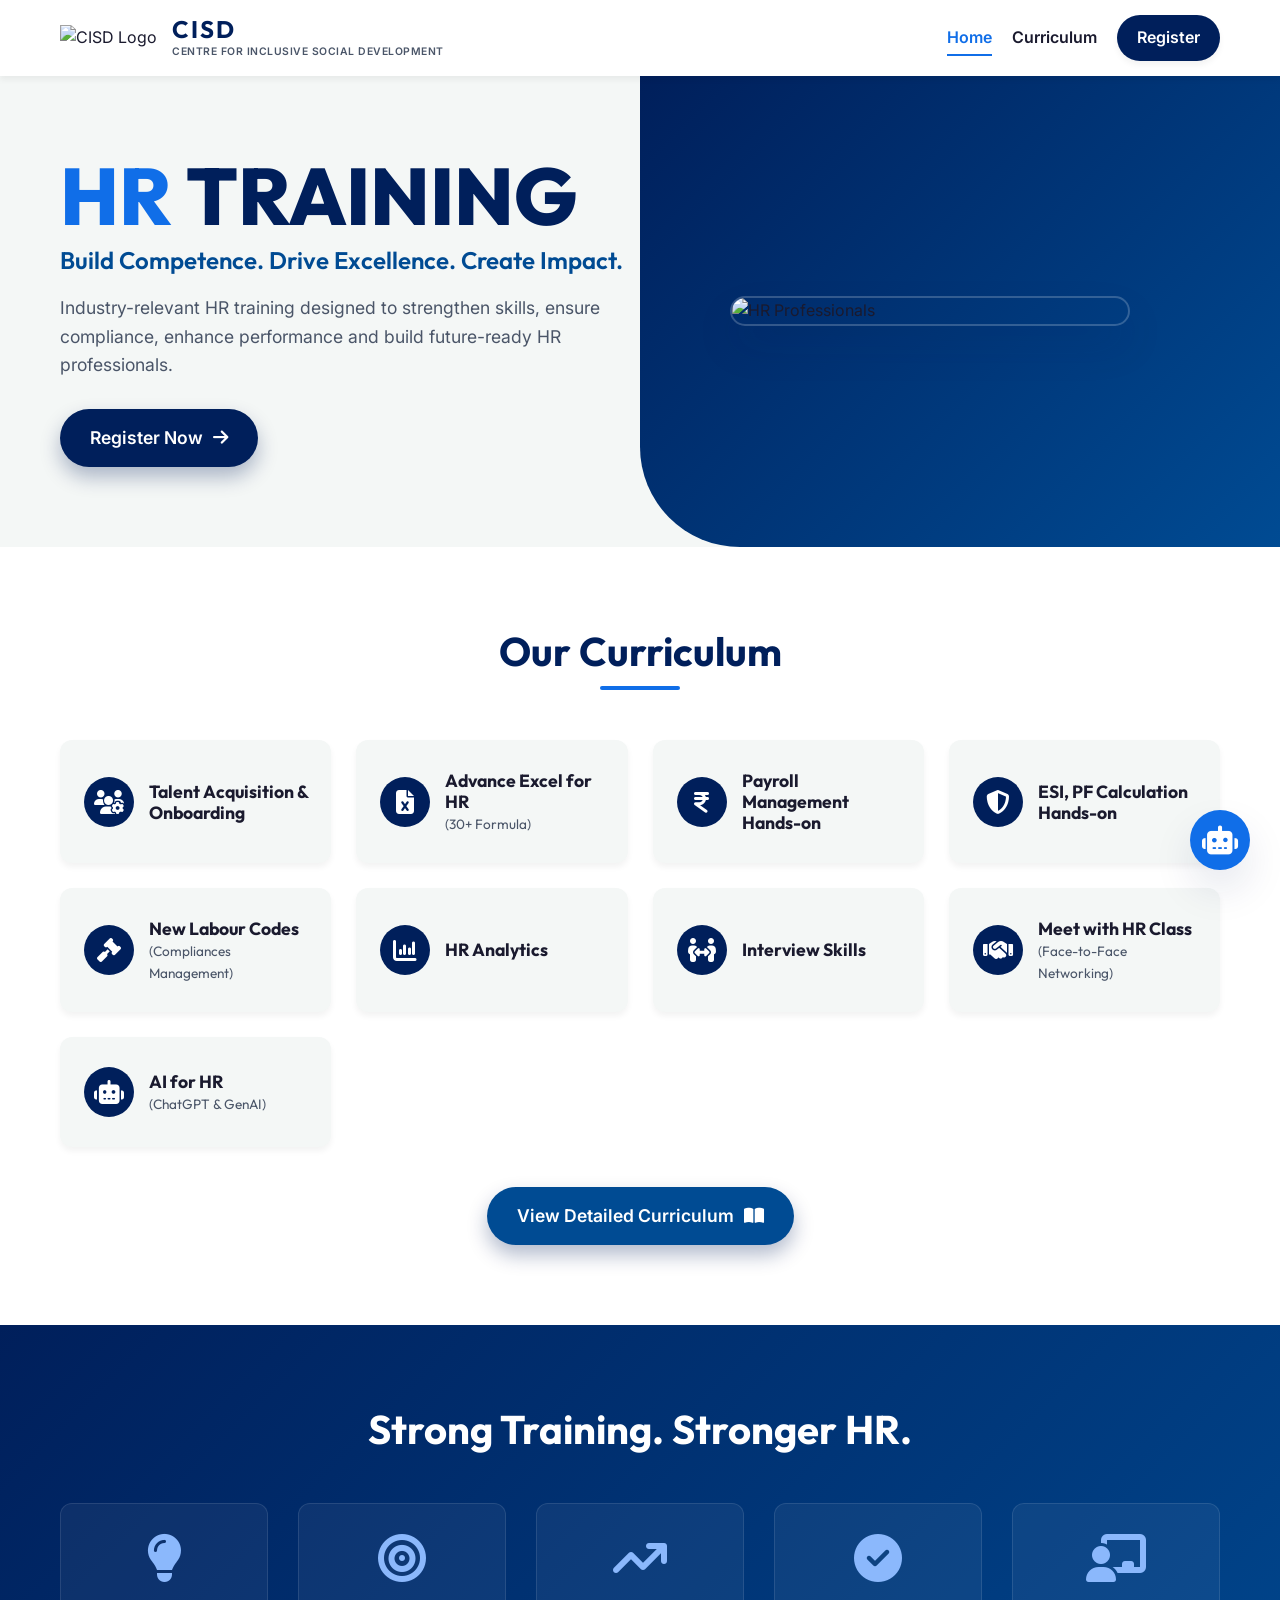
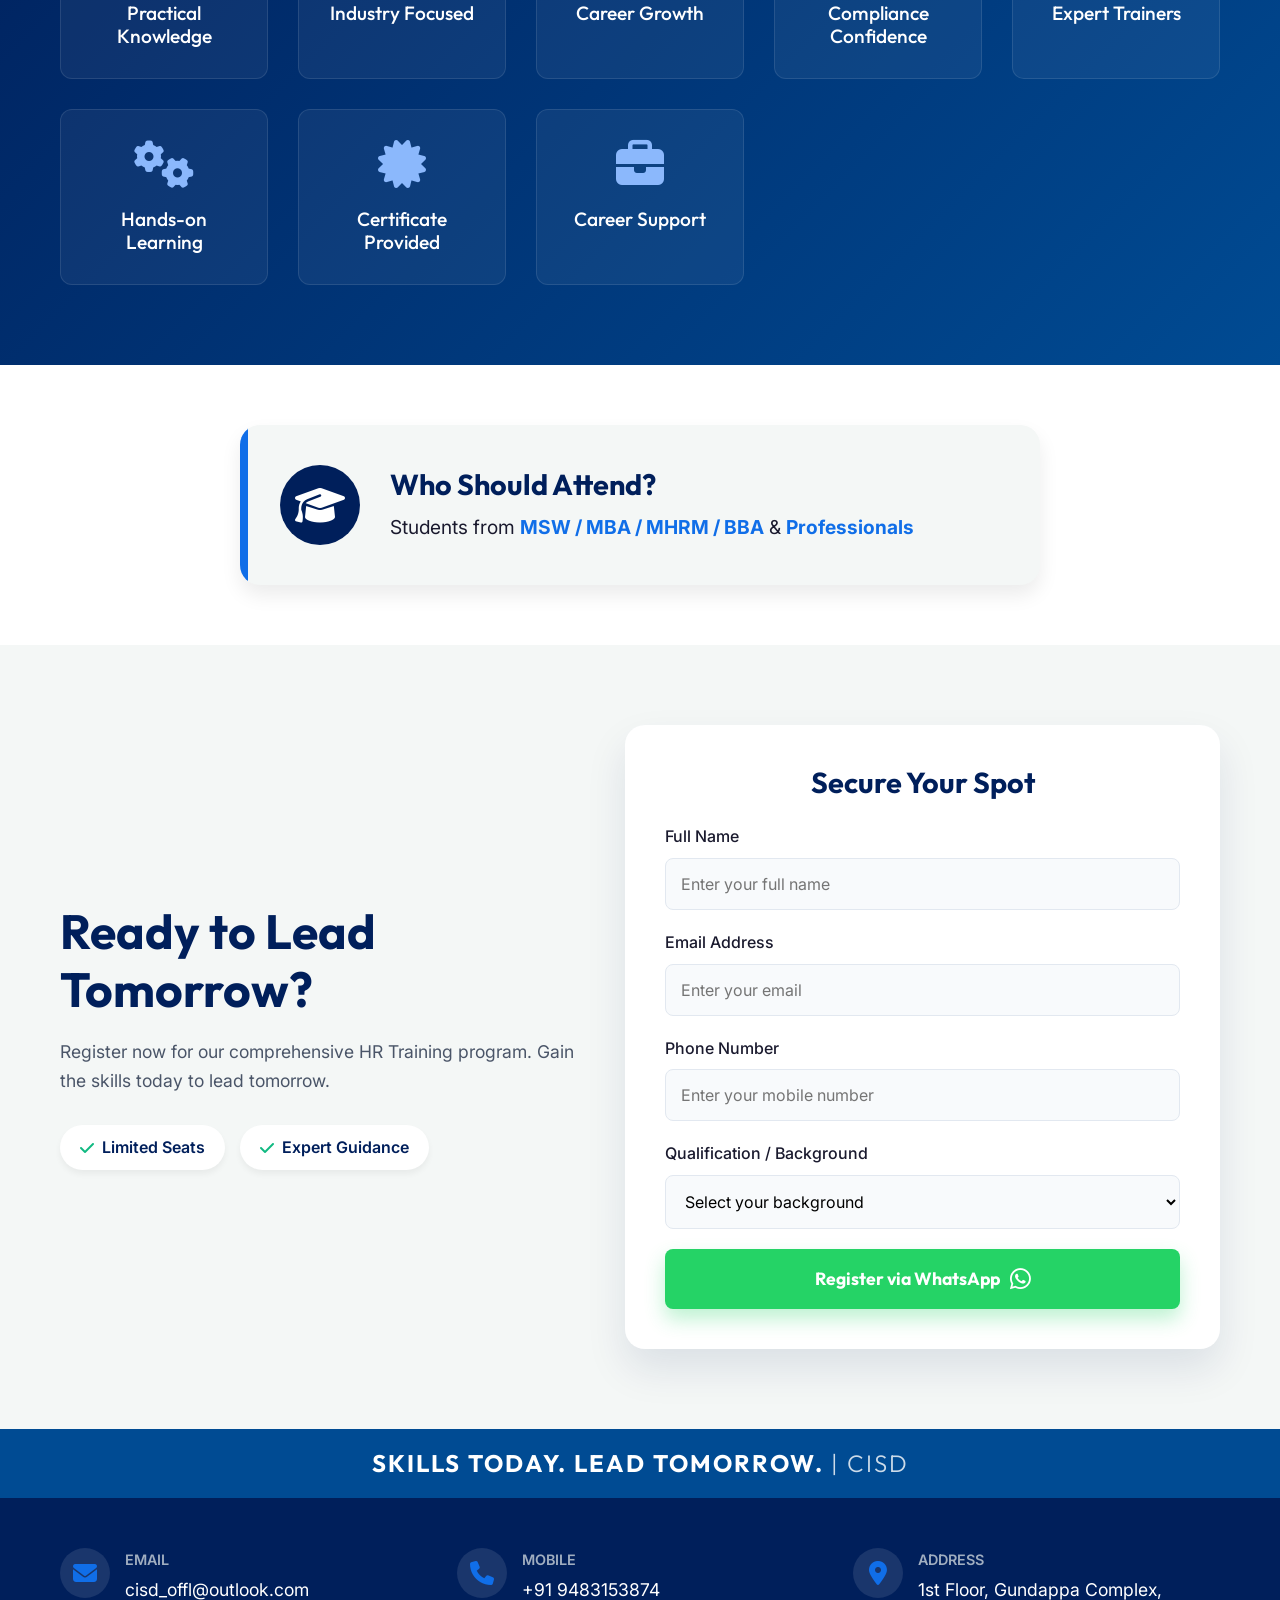
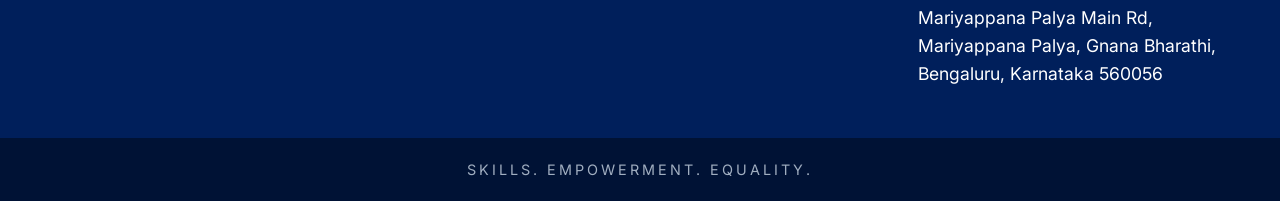
==== index.html @ 59599754 "Add files via upload" ====
<!DOCTYPE html>
<html lang="en">
<head>
    <meta charset="UTF-8">
    <meta name="viewport" content="width=device-width, initial-scale=1.0">
    <title>HR Training | CISD - Empowerment & Equality</title>
    <meta name="description" content="Industry-relevant HR training designed to strengthen skills, ensure compliance, enhance performance and build future-ready HR professionals.">
    
    <!-- Google Fonts -->
    <link rel="preconnect" href="https://fonts.googleapis.com">
    <link rel="preconnect" href="https://fonts.gstatic.com" crossorigin>
    <link href="https://fonts.googleapis.com/css2?family=Inter:wght@300;400;500;600;700;800&family=Outfit:wght@400;500;700;800&display=swap" rel="stylesheet">
    
    <!-- Font Awesome for Icons -->
    <link rel="stylesheet" href="https://cdnjs.cloudflare.com/ajax/libs/font-awesome/6.4.0/css/all.min.css">
    
    <link rel="stylesheet" href="style.css">
</head>
<body>
    <header class="header">
        <div class="container" style="justify-content: space-between; align-items: center; display: flex; flex-wrap: wrap; gap: 15px;">
            <div class="logo">
                <img src="assets/home/photo/logo.png" alt="CISD Logo" class="site-logo">
                <div class="logo-text">
                    <h1>CISD</h1>
                    <p>CENTRE FOR INCLUSIVE SOCIAL DEVELOPMENT</p>
                </div>
            </div>
            <nav class="navbar">
                <a href="index.html" class="active">Home</a>
                <a href="curriculum.html">Curriculum</a>
                <a href="index.html#register" class="nav-btn">Register</a>
            </nav>
        </div>
    </header>

    <main>
        <!-- Hero Section -->
        <section class="hero">
            <div class="hero-background"></div>
            <div class="container hero-content">
                <div class="hero-text">
                    <h2 class="title-animate"><span>HR</span> TRAINING</h2>
                    <h3 class="subtitle-animate">Build Competence. Drive Excellence. Create Impact.</h3>
                    <p class="desc-animate">Industry-relevant HR training designed to strengthen skills, ensure compliance, enhance performance and build future-ready HR professionals.</p>
                    <a href="#register" class="cta-button">Register Now <i class="fa-solid fa-arrow-right"></i></a>
                </div>
                <div class="hero-image">
                    <img src="assets/home/photo/model.png" alt="HR Professionals" class="hero-model-img">
                </div>
            </div>
        </section>

        <!-- What You Will Learn Section -->
        <section class="learning-section">
            <div class="container">
                <h2 class="section-title">Our Curriculum</h2>
                <div class="grid-layout">
                    <div class="learning-card" onclick="window.location.href='curriculum.html'" style="cursor: pointer;">
                        <div class="icon-box"><i class="fa-solid fa-users-gear"></i></div>
                        <h4>Talent Acquisition & Onboarding</h4>
                    </div>
                    <div class="learning-card" onclick="window.location.href='curriculum.html'" style="cursor: pointer;">
                        <div class="icon-box"><i class="fa-solid fa-file-excel"></i></div>
                        <h4>Advance Excel for HR <br><span>(30+ Formula)</span></h4>
                    </div>
                    <div class="learning-card" onclick="window.location.href='curriculum.html'" style="cursor: pointer;">
                        <div class="icon-box"><i class="fa-solid fa-indian-rupee-sign"></i></div>
                        <h4>Payroll Management Hands-on</h4>
                    </div>
                    <div class="learning-card" onclick="window.location.href='curriculum.html'" style="cursor: pointer;">
                        <div class="icon-box"><i class="fa-solid fa-shield-halved"></i></div>
                        <h4>ESI, PF Calculation Hands-on</h4>
                    </div>
                    <div class="learning-card" onclick="window.location.href='curriculum.html'" style="cursor: pointer;">
                        <div class="icon-box"><i class="fa-solid fa-gavel"></i></div>
                        <h4>New Labour Codes <br><span>(Compliances Management)</span></h4>
                    </div>
                    <div class="learning-card" onclick="window.location.href='curriculum.html'" style="cursor: pointer;">
                        <div class="icon-box"><i class="fa-solid fa-chart-column"></i></div>
                        <h4>HR Analytics</h4>
                    </div>
                    <div class="learning-card" onclick="window.location.href='curriculum.html'" style="cursor: pointer;">
                        <div class="icon-box"><i class="fa-solid fa-people-arrows"></i></div>
                        <h4>Interview Skills</h4>
                    </div>
                    <div class="learning-card" onclick="window.location.href='curriculum.html'" style="cursor: pointer;">
                        <div class="icon-box"><i class="fa-solid fa-handshake"></i></div>
                        <h4>Meet with HR Class <br><span>(Face-to-Face Networking)</span></h4>
                    </div>
                    <div class="learning-card" onclick="window.location.href='curriculum.html'" style="cursor: pointer;">
                        <div class="icon-box"><i class="fa-solid fa-robot"></i></div>
                        <h4>AI for HR <br><span>(ChatGPT & GenAI)</span></h4>
                    </div>
                </div>
                <div style="text-align: center; margin-top: 40px;">
                    <a href="curriculum.html" class="cta-button" style="background: var(--secondary-color);">View Detailed Curriculum <i class="fa-solid fa-book-open"></i></a>
                </div>
            </div>
        </section>

        <!-- Why Choose Us / Features -->
        <section class="features-section">
            <div class="container">
                <div class="features-header">
                    <h2>Strong Training. Stronger HR.</h2>
                </div>
                <div class="features-grid">
                    <div class="feature-item">
                        <i class="fa-solid fa-lightbulb"></i>
                        <h5>Practical Knowledge</h5>
                    </div>
                    <div class="feature-item">
                        <i class="fa-solid fa-bullseye"></i>
                        <h5>Industry Focused</h5>
                    </div>
                    <div class="feature-item">
                        <i class="fa-solid fa-arrow-trend-up"></i>
                        <h5>Career Growth</h5>
                    </div>
                    <div class="feature-item">
                        <i class="fa-solid fa-circle-check"></i>
                        <h5>Compliance Confidence</h5>
                    </div>
                    <div class="feature-item">
                        <i class="fa-solid fa-chalkboard-user"></i>
                        <h5>Expert Trainers</h5>
                    </div>
                    <div class="feature-item">
                        <i class="fa-solid fa-gears"></i>
                        <h5>Hands-on Learning</h5>
                    </div>
                    <div class="feature-item">
                        <i class="fa-solid fa-certificate"></i>
                        <h5>Certificate Provided</h5>
                    </div>
                    <div class="feature-item">
                        <i class="fa-solid fa-briefcase"></i>
                        <h5>Career Support</h5>
                    </div>
                </div>
            </div>
        </section>

        <!-- Who Should Attend -->
        <section class="target-audience">
            <div class="container">
                <div class="audience-card">
                    <div class="audience-icon">
                        <i class="fa-solid fa-graduation-cap"></i>
                    </div>
                    <div class="audience-content">
                        <h3>Who Should Attend?</h3>
                        <p>Students from <strong>MSW / MBA / MHRM / BBA</strong> <br class="mobile-break"> & <strong>Professionals</strong></p>
                    </div>
                </div>
            </div>
        </section>

        <!-- Registration Form Section -->
        <section id="register" class="registration-section">
            <div class="container">
                <div class="registration-container">
                    <div class="registration-info">
                        <h2>Ready to Lead Tomorrow?</h2>
                        <p>Register now for our comprehensive HR Training program. Gain the skills today to lead tomorrow.</p>
                        <div class="info-badges">
                            <span><i class="fa-solid fa-check"></i> Limited Seats</span>
                            <span><i class="fa-solid fa-check"></i> Expert Guidance</span>
                        </div>
                    </div>
                    <div class="registration-form glass-panel">
                        <h3>Secure Your Spot</h3>
                        <form id="hrRegistrationForm">
                            <div class="form-group">
                                <label for="fullName">Full Name</label>
                                <input type="text" id="fullName" name="fullName" required placeholder="Enter your full name">
                            </div>
                            <div class="form-group">
                                <label for="email">Email Address</label>
                                <input type="email" id="email" name="email" required placeholder="Enter your email">
                            </div>
                            <div class="form-group">
                                <label for="phone">Phone Number</label>
                                <input type="tel" id="phone" name="phone" required placeholder="Enter your mobile number">
                            </div>
                            <div class="form-group">
                                <label for="qualification">Qualification / Background</label>
                                <select id="qualification" name="qualification" required>
                                    <option value="" disabled selected>Select your background</option>
                                    <option value="MSW">MSW</option>
                                    <option value="MBA">MBA</option>
                                    <option value="MHRM">MHRM</option>
                                    <option value="BBA">BBA</option>
                                    <option value="Professional">Working Professional</option>
                                    <option value="Other">Other</option>
                                </select>
                            </div>
                            <button type="submit" class="submit-button">
                                Register via WhatsApp <i class="fa-brands fa-whatsapp"></i>
                            </button>
                        </form>
                    </div>
                </div>
            </div>
        </section>
    </main>

    <footer class="footer">
        <div class="footer-tagline">
            <h2>SKILLS TODAY. LEAD TOMORROW. <span>| CISD</span></h2>
        </div>
        <div class="container footer-content">
            <div class="contact-item">
                <div class="contact-icon"><i class="fa-solid fa-envelope"></i></div>
                <div class="contact-text">
                    <span>Email</span>
                    <a href="mailto:cisd_offl@outlook.com">cisd_offl@outlook.com</a>
                </div>
            </div>
            <div class="contact-item">
                <div class="contact-icon"><i class="fa-solid fa-phone"></i></div>
                <div class="contact-text">
                    <span>Mobile</span>
                    <a href="tel:+919483153874">+91 9483153874</a>
                </div>
            </div>
            <div class="contact-item address-item">
                <div class="contact-icon"><i class="fa-solid fa-location-dot"></i></div>
                <div class="contact-text">
                    <span>Address</span>
                    <p>1st Floor, Gundappa Complex,<br>Mariyappana Palya Main Rd,<br>Mariyappana Palya, Gnana Bharathi,<br>Bengaluru, Karnataka 560056</p>
                </div>
            </div>
        </div>
        <div class="footer-bottom">
            <p>SKILLS. EMPOWERMENT. EQUALITY.</p>
        </div>
    </footer>

    <!-- AI Chat Agent -->
    <div class="chat-widget">
        <button class="chat-toggle" id="chatToggle">
            <i class="fa-solid fa-robot"></i>
        </button>
        <div class="chat-window" id="chatWindow">
            <div class="chat-header">
                <div>
                    <h4>CISD AI Assistant</h4>
                    <p>Ask me anything in any language!</p>
                </div>
                <button class="close-chat" id="closeChat"><i class="fa-solid fa-xmark"></i></button>
            </div>
            <div class="chat-messages" id="chatMessages">
                <div class="message ai-message">
                    Hi! I'm the CISD AI Assistant. How can I help you with our HR Training program today? (You can ask in English, Hindi, Kannada, etc.)
                </div>
            </div>
            <div class="chat-input">
                <input type="text" id="chatInput" placeholder="Type your message here...">
                <button id="sendMessage"><i class="fa-solid fa-paper-plane"></i></button>
            </div>
        </div>
    </div>

    <script src="script.js"></script>
</body>
</html>
---- style.css ----
/* CSS Reset and Variables */
:root {
    --primary-color: #001f5b;
    --primary-light: #003a99;
    --secondary-color: #004b93;
    --accent-color: #106EE8;
    --text-dark: #1a1a2e;
    --text-light: #4a5568;
    --white: #ffffff;
    --bg-light: #f4f7f6;
    --bg-gradient: linear-gradient(135deg, #001f5b 0%, #004b93 100%);
    
    --font-heading: 'Outfit', sans-serif;
    --font-body: 'Inter', sans-serif;
    
    --shadow-sm: 0 4px 6px rgba(0,0,0,0.05);
    --shadow-md: 0 10px 20px rgba(0,0,0,0.08);
    --shadow-lg: 0 20px 40px rgba(0,31,91,0.1);
    
    --radius-sm: 8px;
    --radius-md: 12px;
    --radius-lg: 20px;
    
    --transition: all 0.3s cubic-bezier(0.25, 0.8, 0.25, 1);
}

* {
    margin: 0;
    padding: 0;
    box-sizing: border-box;
}

html {
    scroll-behavior: smooth;
}

body {
    font-family: var(--font-body);
    color: var(--text-dark);
    line-height: 1.6;
    background-color: var(--bg-light);
    overflow-x: hidden;
}

h1, h2, h3, h4, h5, h6 {
    font-family: var(--font-heading);
    line-height: 1.2;
}

a {
    text-decoration: none;
    color: inherit;
    transition: var(--transition);
}

.container {
    width: 100%;
    max-width: 1200px;
    margin: 0 auto;
    padding: 0 20px;
}

/* Header */
.header {
    background: var(--white);
    padding: 15px 0;
    box-shadow: var(--shadow-sm);
    position: sticky;
    top: 0;
    z-index: 100;
}

.header .container {
    display: flex;
    justify-content: space-between;
    align-items: center;
    flex-wrap: wrap;
}

.logo {
    display: flex;
    align-items: center;
    gap: 15px;
}

.site-logo {
    max-height: 70px;
    width: auto;
    object-fit: contain;
}

.logo-text h1 {
    font-size: 1.5rem;
    color: var(--primary-color);
    letter-spacing: 2px;
}

.logo-text p {
    font-size: 0.65rem;
    font-weight: 600;
    color: var(--text-light);
    letter-spacing: 0.5px;
}

.navbar {
    display: flex;
    align-items: center;
    gap: 20px;
}

.navbar a {
    font-weight: 600;
    color: var(--text-dark);
    font-size: 1rem;
    position: relative;
}

.navbar a:hover, .navbar a.active {
    color: var(--accent-color);
}

.navbar a:not(.nav-btn)::after {
    content: '';
    position: absolute;
    bottom: -5px;
    left: 0;
    width: 0;
    height: 2px;
    background: var(--accent-color);
    transition: var(--transition);
}

.navbar a:not(.nav-btn):hover::after, .navbar a.active:not(.nav-btn)::after {
    width: 100%;
}

.nav-btn {
    background: var(--primary-color);
    color: var(--white) !important;
    padding: 10px 20px;
    border-radius: 50px;
    box-shadow: var(--shadow-sm);
}

.nav-btn:hover {
    background: var(--accent-color);
    transform: translateY(-2px);
    box-shadow: var(--shadow-md);
}

/* Hero Section */
.hero {
    position: relative;
    padding: 80px 0;
    background: var(--bg-light);
    overflow: hidden;
}

.hero-background {
    position: absolute;
    top: 0;
    right: 0;
    width: 50%;
    height: 100%;
    background: var(--bg-gradient);
    border-bottom-left-radius: 100px;
    z-index: 0;
}

.hero-content {
    display: flex;
    align-items: center;
    justify-content: space-between;
    position: relative;
    z-index: 1;
}

.hero-text {
    flex: 1;
    max-width: 600px;
}

.hero-text h2 {
    font-size: 5rem;
    color: var(--primary-color);
    font-weight: 800;
    line-height: 1;
    margin-bottom: 10px;
}

.hero-text h2 span {
    color: var(--accent-color);
}

.hero-text h3 {
    font-size: 1.5rem;
    color: var(--secondary-color);
    margin-bottom: 20px;
    font-weight: 600;
}

.hero-text p {
    font-size: 1.1rem;
    color: var(--text-light);
    margin-bottom: 30px;
}

.cta-button {
    display: inline-flex;
    align-items: center;
    gap: 10px;
    background: var(--primary-color);
    color: var(--white);
    padding: 15px 30px;
    border-radius: 50px;
    font-weight: 600;
    font-size: 1.1rem;
    box-shadow: 0 10px 20px rgba(0, 31, 91, 0.3);
    transition: var(--transition);
}

.cta-button:hover {
    background: var(--accent-color);
    transform: translateY(-3px);
    box-shadow: 0 15px 25px rgba(16, 110, 232, 0.4);
}

.hero-image {
    flex: 1;
    display: flex;
    justify-content: center;
    align-items: center;
}

.hero-model-img {
    max-width: 100%;
    width: 400px;
    height: auto;
    border-radius: var(--radius-lg);
    box-shadow: var(--shadow-lg);
    animation: float 6s ease-in-out infinite;
    object-fit: cover;
    border: 2px solid rgba(255, 255, 255, 0.2);
}

/* Animations */
@keyframes float {
    0% { transform: translateY(0px); }
    50% { transform: translateY(-20px); }
    100% { transform: translateY(0px); }
}

/* Learning Section */
.learning-section {
    padding: 80px 0;
    background: var(--white);
}

.section-title {
    text-align: center;
    font-size: 2.5rem;
    color: var(--primary-color);
    margin-bottom: 50px;
    position: relative;
    padding-bottom: 15px;
}

.section-title::after {
    content: '';
    position: absolute;
    bottom: 0;
    left: 50%;
    transform: translateX(-50%);
    width: 80px;
    height: 4px;
    background: var(--accent-color);
    border-radius: 2px;
}

.grid-layout {
    display: grid;
    grid-template-columns: repeat(auto-fit, minmax(250px, 1fr));
    gap: 25px;
}

.learning-card {
    background: var(--bg-light);
    padding: 30px 20px;
    border-radius: var(--radius-md);
    display: flex;
    align-items: center;
    gap: 15px;
    box-shadow: var(--shadow-sm);
    transition: var(--transition);
    border-left: 4px solid transparent;
}

.learning-card:hover {
    transform: translateY(-5px);
    box-shadow: var(--shadow-md);
    border-left-color: var(--accent-color);
    background: var(--white);
}

.icon-box {
    width: 50px;
    height: 50px;
    background: var(--primary-color);
    color: var(--white);
    border-radius: 50%;
    display: flex;
    justify-content: center;
    align-items: center;
    font-size: 1.5rem;
    flex-shrink: 0;
    transition: var(--transition);
}

.learning-card:hover .icon-box {
    background: var(--accent-color);
    transform: scale(1.1);
}

.learning-card h4 {
    font-size: 1.1rem;
    color: var(--text-dark);
}

.learning-card span {
    font-size: 0.85rem;
    color: var(--text-light);
    font-weight: 400;
}

/* Features Section */
.features-section {
    padding: 80px 0;
    background: var(--bg-gradient);
    color: var(--white);
}

.features-header {
    text-align: center;
    margin-bottom: 50px;
}

.features-header h2 {
    font-size: 2.5rem;
    color: var(--white);
}

.features-grid {
    display: grid;
    grid-template-columns: repeat(auto-fit, minmax(200px, 1fr));
    gap: 30px;
}

.feature-item {
    text-align: center;
    padding: 30px 20px;
    background: rgba(255, 255, 255, 0.05);
    border-radius: var(--radius-md);
    border: 1px solid rgba(255, 255, 255, 0.1);
    transition: var(--transition);
}

.feature-item:hover {
    background: rgba(255, 255, 255, 0.15);
    transform: translateY(-10px);
}

.feature-item i {
    font-size: 3rem;
    margin-bottom: 20px;
    color: #8bb8fc;
}

.feature-item h5 {
    font-size: 1.2rem;
    font-weight: 500;
}

/* Target Audience */
.target-audience {
    padding: 60px 0;
    background: var(--white);
}

.audience-card {
    background: var(--bg-light);
    border-radius: var(--radius-lg);
    padding: 40px;
    display: flex;
    align-items: center;
    gap: 30px;
    box-shadow: var(--shadow-md);
    max-width: 800px;
    margin: 0 auto;
    position: relative;
    overflow: hidden;
}

.audience-card::before {
    content: '';
    position: absolute;
    top: 0;
    left: 0;
    width: 8px;
    height: 100%;
    background: var(--accent-color);
}

.audience-icon {
    width: 80px;
    height: 80px;
    background: var(--primary-color);
    color: var(--white);
    border-radius: 50%;
    display: flex;
    justify-content: center;
    align-items: center;
    font-size: 2.5rem;
    flex-shrink: 0;
}

.audience-content h3 {
    font-size: 1.8rem;
    color: var(--primary-color);
    margin-bottom: 10px;
}

.audience-content p {
    font-size: 1.2rem;
    color: var(--text-dark);
}

.audience-content strong {
    color: var(--accent-color);
    font-weight: 700;
}

.mobile-break {
    display: none;
}

/* Registration Section */
.registration-section {
    padding: 80px 0;
    background: var(--bg-light);
}

.registration-container {
    display: flex;
    gap: 50px;
    align-items: center;
}

.registration-info {
    flex: 1;
}

.registration-info h2 {
    font-size: 3rem;
    color: var(--primary-color);
    margin-bottom: 20px;
}

.registration-info p {
    font-size: 1.1rem;
    color: var(--text-light);
    margin-bottom: 30px;
}

.info-badges {
    display: flex;
    gap: 15px;
}

.info-badges span {
    background: var(--white);
    padding: 10px 20px;
    border-radius: 50px;
    font-weight: 600;
    color: var(--primary-color);
    box-shadow: var(--shadow-sm);
    display: flex;
    align-items: center;
    gap: 8px;
}

.info-badges span i {
    color: #10b981;
}

.registration-form {
    flex: 1;
    background: var(--white);
    padding: 40px;
    border-radius: var(--radius-lg);
    box-shadow: var(--shadow-lg);
}

.registration-form h3 {
    font-size: 1.8rem;
    color: var(--primary-color);
    margin-bottom: 25px;
    text-align: center;
}

.form-group {
    margin-bottom: 20px;
}

.form-group label {
    display: block;
    margin-bottom: 8px;
    font-weight: 500;
    color: var(--text-dark);
}

.form-group input,
.form-group select {
    width: 100%;
    padding: 15px;
    border: 1px solid #e2e8f0;
    border-radius: var(--radius-sm);
    font-family: var(--font-body);
    font-size: 1rem;
    transition: var(--transition);
    background: #f8fafc;
}

.form-group input:focus,
.form-group select:focus {
    outline: none;
    border-color: var(--accent-color);
    background: var(--white);
    box-shadow: 0 0 0 3px rgba(16, 110, 232, 0.1);
}

.submit-button {
    width: 100%;
    padding: 18px;
    background: #25D366; /* WhatsApp Color */
    color: var(--white);
    border: none;
    border-radius: var(--radius-sm);
    font-size: 1.1rem;
    font-weight: 700;
    font-family: var(--font-heading);
    cursor: pointer;
    display: flex;
    justify-content: center;
    align-items: center;
    gap: 10px;
    transition: var(--transition);
    box-shadow: 0 10px 20px rgba(37, 211, 102, 0.3);
}

.submit-button:hover {
    background: #128C7E;
    transform: translateY(-2px);
    box-shadow: 0 12px 25px rgba(37, 211, 102, 0.4);
}

.submit-button i {
    font-size: 1.5rem;
}

/* Footer */
.footer {
    background: var(--primary-color);
    color: var(--white);
}

.footer-tagline {
    background: var(--secondary-color);
    text-align: center;
    padding: 20px;
}

.footer-tagline h2 {
    font-size: 1.5rem;
    letter-spacing: 2px;
}

.footer-tagline span {
    font-weight: 300;
    opacity: 0.8;
}

.footer-content {
    display: flex;
    justify-content: space-between;
    padding: 50px 20px;
    flex-wrap: wrap;
    gap: 30px;
}

.contact-item {
    display: flex;
    gap: 15px;
    flex: 1;
    min-width: 250px;
}

.contact-icon {
    width: 50px;
    height: 50px;
    background: rgba(255, 255, 255, 0.1);
    border-radius: 50%;
    display: flex;
    justify-content: center;
    align-items: center;
    font-size: 1.5rem;
    color: var(--accent-color);
    flex-shrink: 0;
}

.contact-text span {
    display: block;
    font-size: 0.9rem;
    color: #a0aec0;
    margin-bottom: 5px;
    font-weight: 600;
    text-transform: uppercase;
}

.contact-text a,
.contact-text p {
    font-size: 1.1rem;
    color: var(--white);
}

.contact-text a:hover {
    color: var(--accent-color);
}

.footer-bottom {
    background: #001235;
    text-align: center;
    padding: 20px;
    font-size: 0.9rem;
    letter-spacing: 3px;
    color: #a0aec0;
}

/* Responsive Design */
@media (max-width: 992px) {
    .hero-background {
        width: 100%;
        border-bottom-left-radius: 50px;
        border-bottom-right-radius: 50px;
    }
    
    .hero-content {
        flex-direction: column;
        text-align: center;
        gap: 50px;
    }
    
    .hero-text h2 {
        color: var(--white);
    }
    
    .hero-text h3, .hero-text p {
        color: rgba(255, 255, 255, 0.9);
    }
    
    .registration-container {
        flex-direction: column;
    }
    
    .registration-info {
        text-align: center;
    }
    
    .info-badges {
        justify-content: center;
    }
}

@media (max-width: 768px) {
    .header .container {
        flex-direction: column;
        gap: 15px;
        text-align: center;
    }
    
    .hero-text h2 {
        font-size: 3.5rem;
    }
    
    .audience-card {
        flex-direction: column;
        text-align: center;
        padding: 30px 20px;
    }
    
    .audience-card::before {
        width: 100%;
        height: 8px;
    }
    
    .mobile-break {
        display: block;
    }
    
    .footer-content {
        flex-direction: column;
    }
}

/* AI Chat Widget */
.chat-widget {
    position: fixed;
    bottom: 30px;
    right: 30px;
    z-index: 1000;
    font-family: var(--font-body);
}

.chat-toggle {
    width: 60px;
    height: 60px;
    background: var(--accent-color);
    color: var(--white);
    border: none;
    border-radius: 50%;
    font-size: 1.8rem;
    cursor: pointer;
    box-shadow: var(--shadow-lg);
    transition: var(--transition);
    display: flex;
    justify-content: center;
    align-items: center;
}

.chat-toggle:hover {
    transform: scale(1.1);
    background: var(--primary-color);
}

.chat-window {
    position: absolute;
    bottom: 80px;
    right: 0;
    width: 350px;
    background: var(--white);
    border-radius: var(--radius-md);
    box-shadow: var(--shadow-lg);
    overflow: hidden;
    display: none;
    flex-direction: column;
    border: 1px solid rgba(0,0,0,0.1);
    transform-origin: bottom right;
    animation: chatOpen 0.3s cubic-bezier(0.175, 0.885, 0.32, 1.275);
}

@keyframes chatOpen {
    from { transform: scale(0); opacity: 0; }
    to { transform: scale(1); opacity: 1; }
}

.chat-window.active {
    display: flex;
}

.chat-header {
    background: var(--primary-color);
    color: var(--white);
    padding: 15px 20px;
    display: flex;
    justify-content: space-between;
    align-items: center;
}

.chat-header h4 {
    font-size: 1.1rem;
    margin-bottom: 2px;
}

.chat-header p {
    font-size: 0.8rem;
    opacity: 0.8;
}

.close-chat {
    background: transparent;
    border: none;
    color: var(--white);
    font-size: 1.2rem;
    cursor: pointer;
    opacity: 0.8;
    transition: var(--transition);
}

.close-chat:hover {
    opacity: 1;
}

.chat-messages {
    height: 350px;
    padding: 20px;
    overflow-y: auto;
    background: #f8fafc;
    display: flex;
    flex-direction: column;
    gap: 15px;
}

.message {
    max-width: 85%;
    padding: 12px 16px;
    border-radius: 15px;
    font-size: 0.95rem;
    line-height: 1.4;
}

.ai-message {
    background: var(--white);
    color: var(--text-dark);
    align-self: flex-start;
    border-bottom-left-radius: 0;
    box-shadow: var(--shadow-sm);
    border: 1px solid #e2e8f0;
}

.user-message {
    background: var(--accent-color);
    color: var(--white);
    align-self: flex-end;
    border-bottom-right-radius: 0;
    box-shadow: var(--shadow-sm);
}

.chat-input {
    display: flex;
    padding: 15px;
    background: var(--white);
    border-top: 1px solid #e2e8f0;
}

.chat-input input {
    flex: 1;
    border: none;
    padding: 10px;
    font-size: 0.95rem;
    outline: none;
    font-family: var(--font-body);
}

.chat-input button {
    background: transparent;
    border: none;
    color: var(--accent-color);
    font-size: 1.2rem;
    cursor: pointer;
    padding: 0 10px;
    transition: var(--transition);
}

.chat-input button:hover {
    color: var(--primary-color);
}
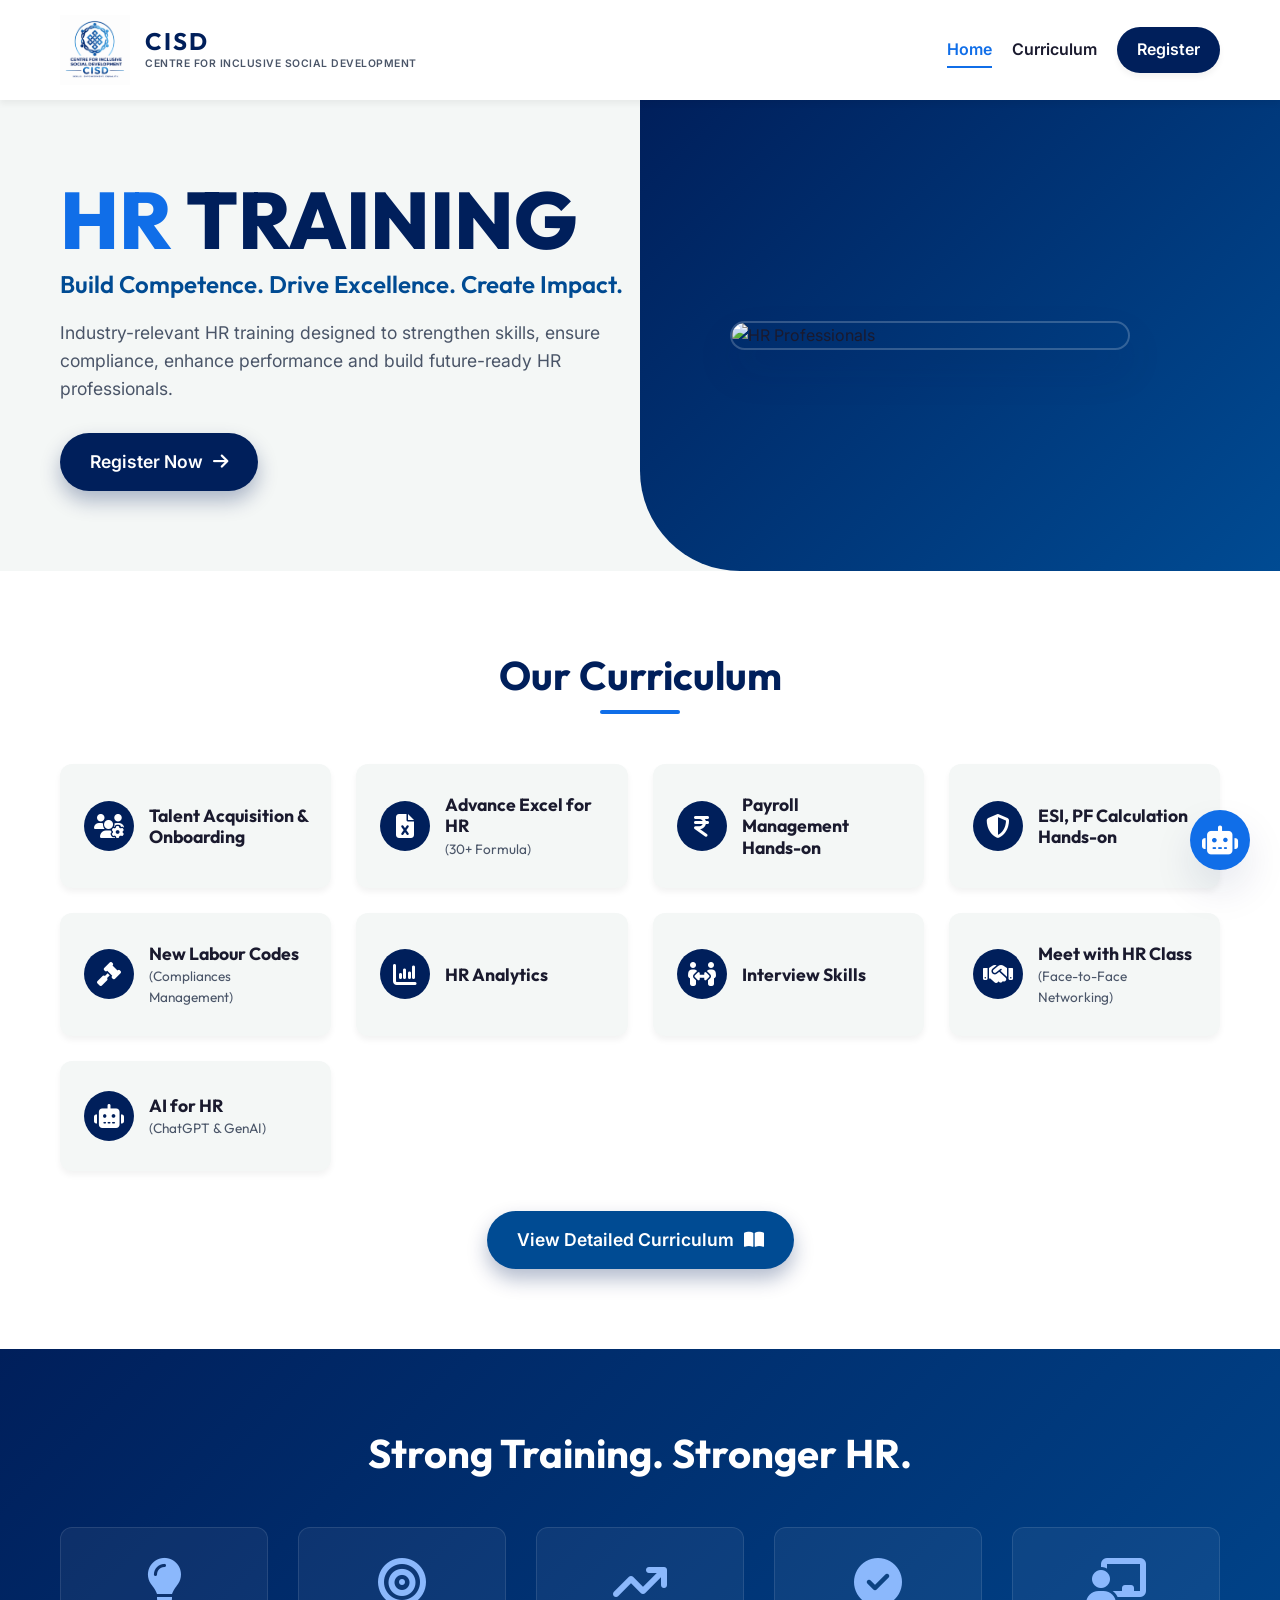
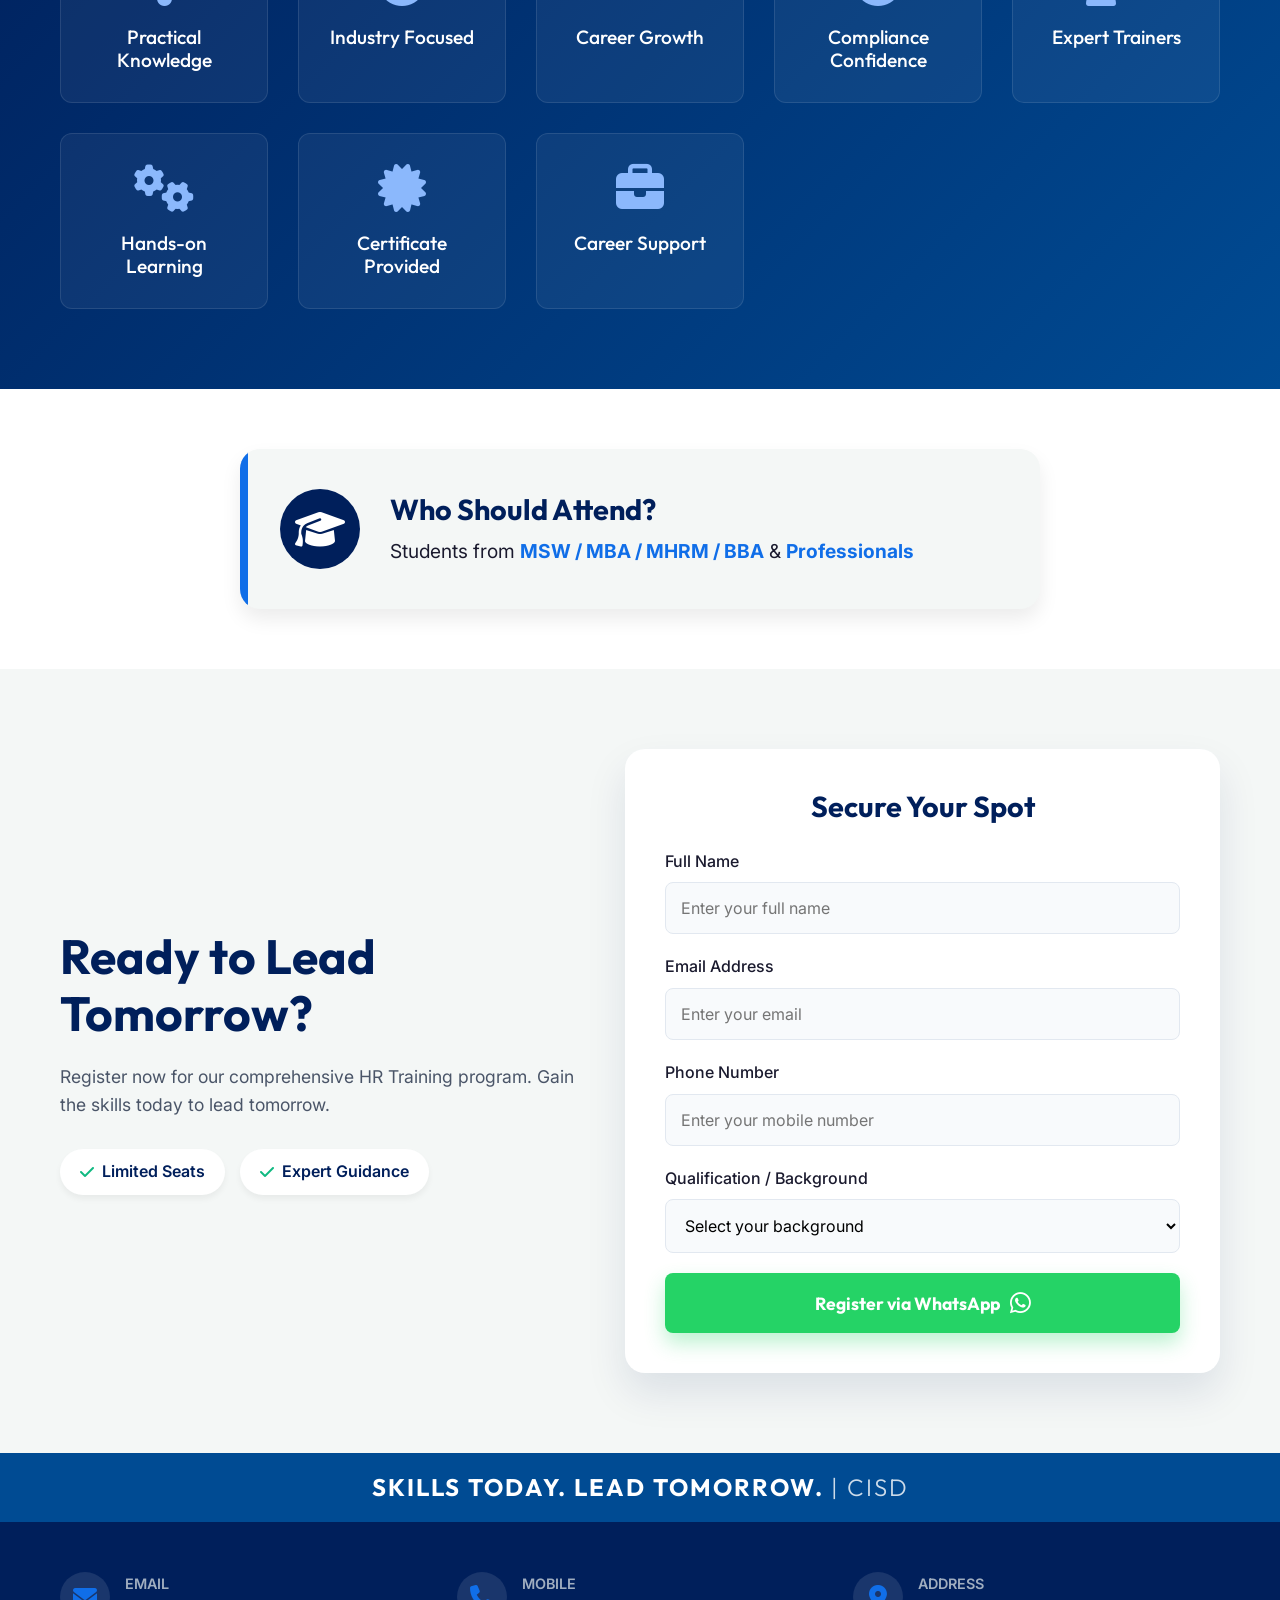
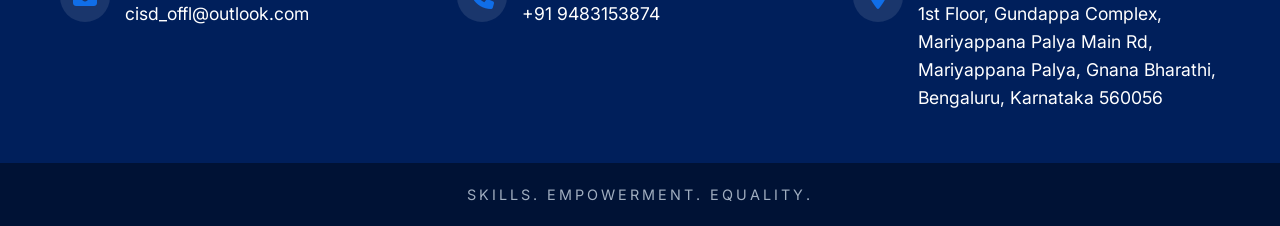
==== commit 021a3c11: "Update index.html" ====
--- a/index.html
+++ b/index.html
@@ -20,7 +20,7 @@
     <header class="header">
         <div class="container" style="justify-content: space-between; align-items: center; display: flex; flex-wrap: wrap; gap: 15px;">
             <div class="logo">
-                <img src="assets/home/photo/logo.png" alt="CISD Logo" class="site-logo">
+                <img src=".github/workflows/logo.png" alt="CISD Logo" class="site-logo">
                 <div class="logo-text">
                     <h1>CISD</h1>
                     <p>CENTRE FOR INCLUSIVE SOCIAL DEVELOPMENT</p>
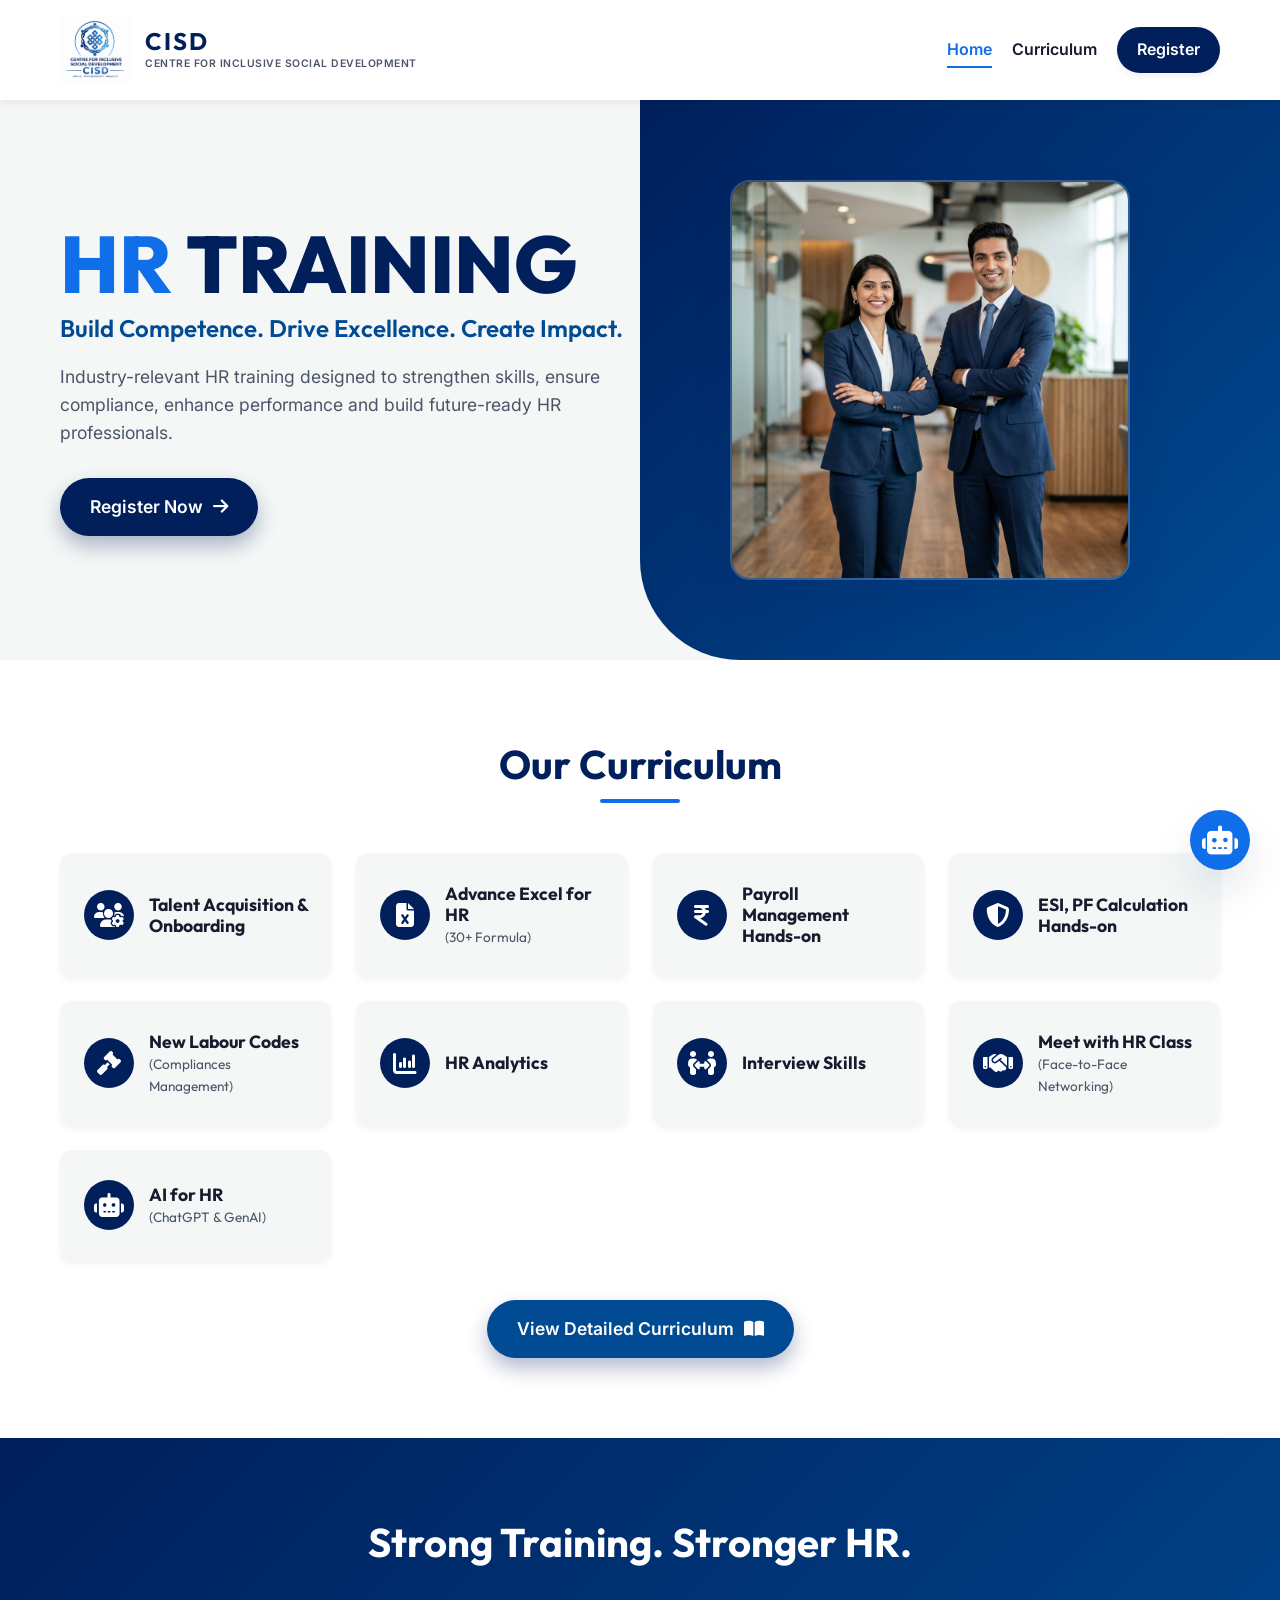
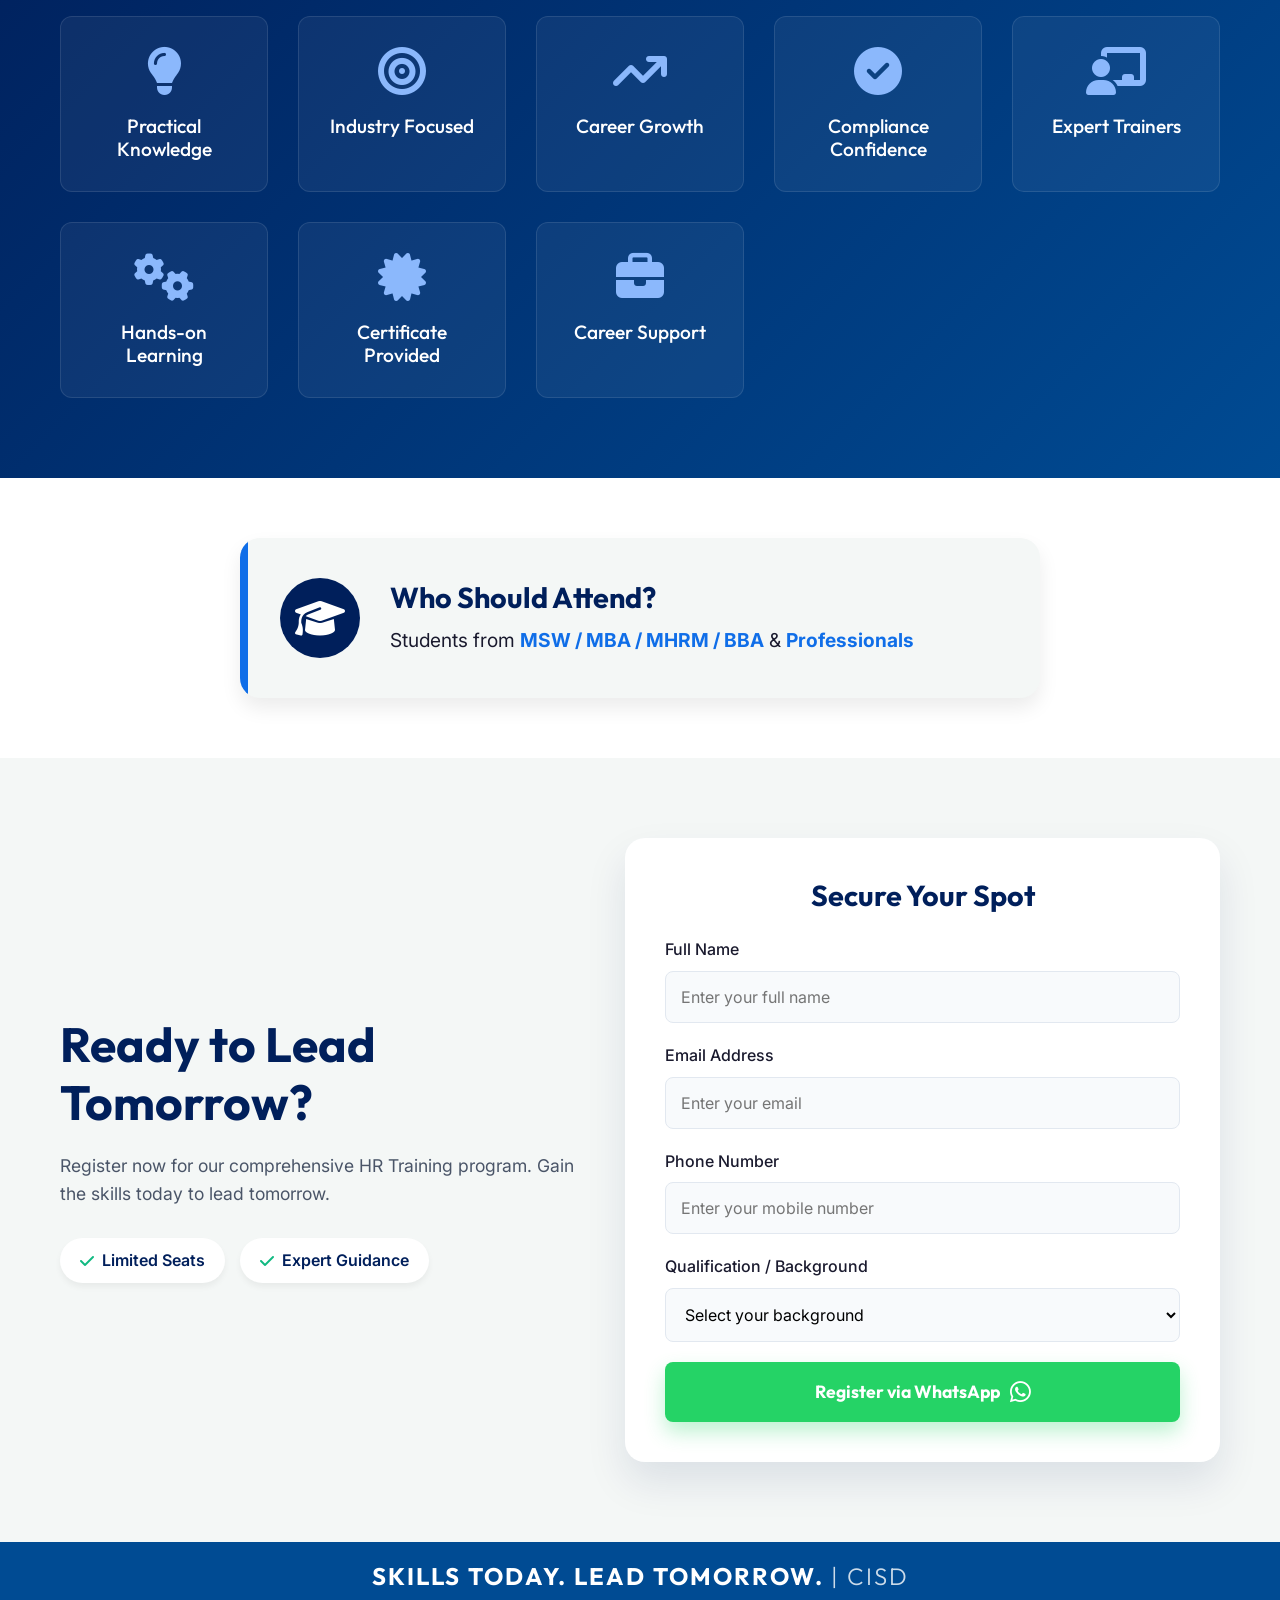
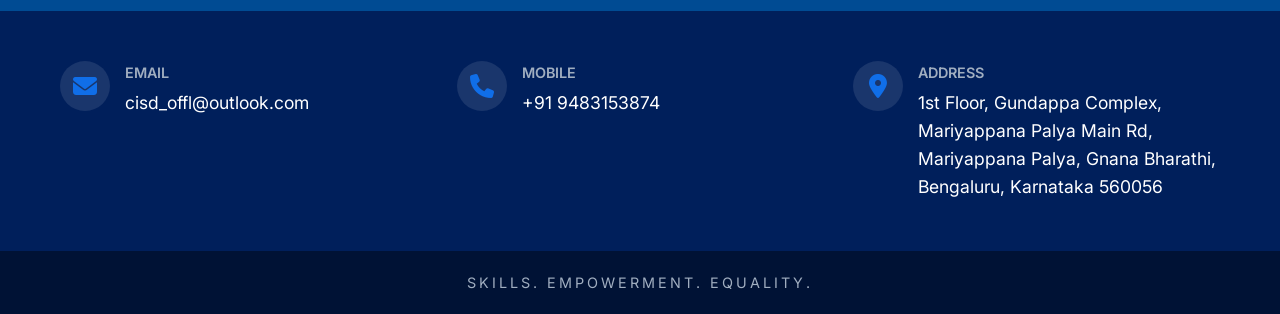
==== commit 82a4e5e0: "Update index.html" ====
--- a/index.html
+++ b/index.html
@@ -46,7 +46,7 @@
                     <a href="#register" class="cta-button">Register Now <i class="fa-solid fa-arrow-right"></i></a>
                 </div>
                 <div class="hero-image">
-                    <img src="assets/home/photo/model.png" alt="HR Professionals" class="hero-model-img">
+                    <img src=".github/workflows/model.png" alt="HR Professionals" class="hero-model-img">
                 </div>
             </div>
         </section>
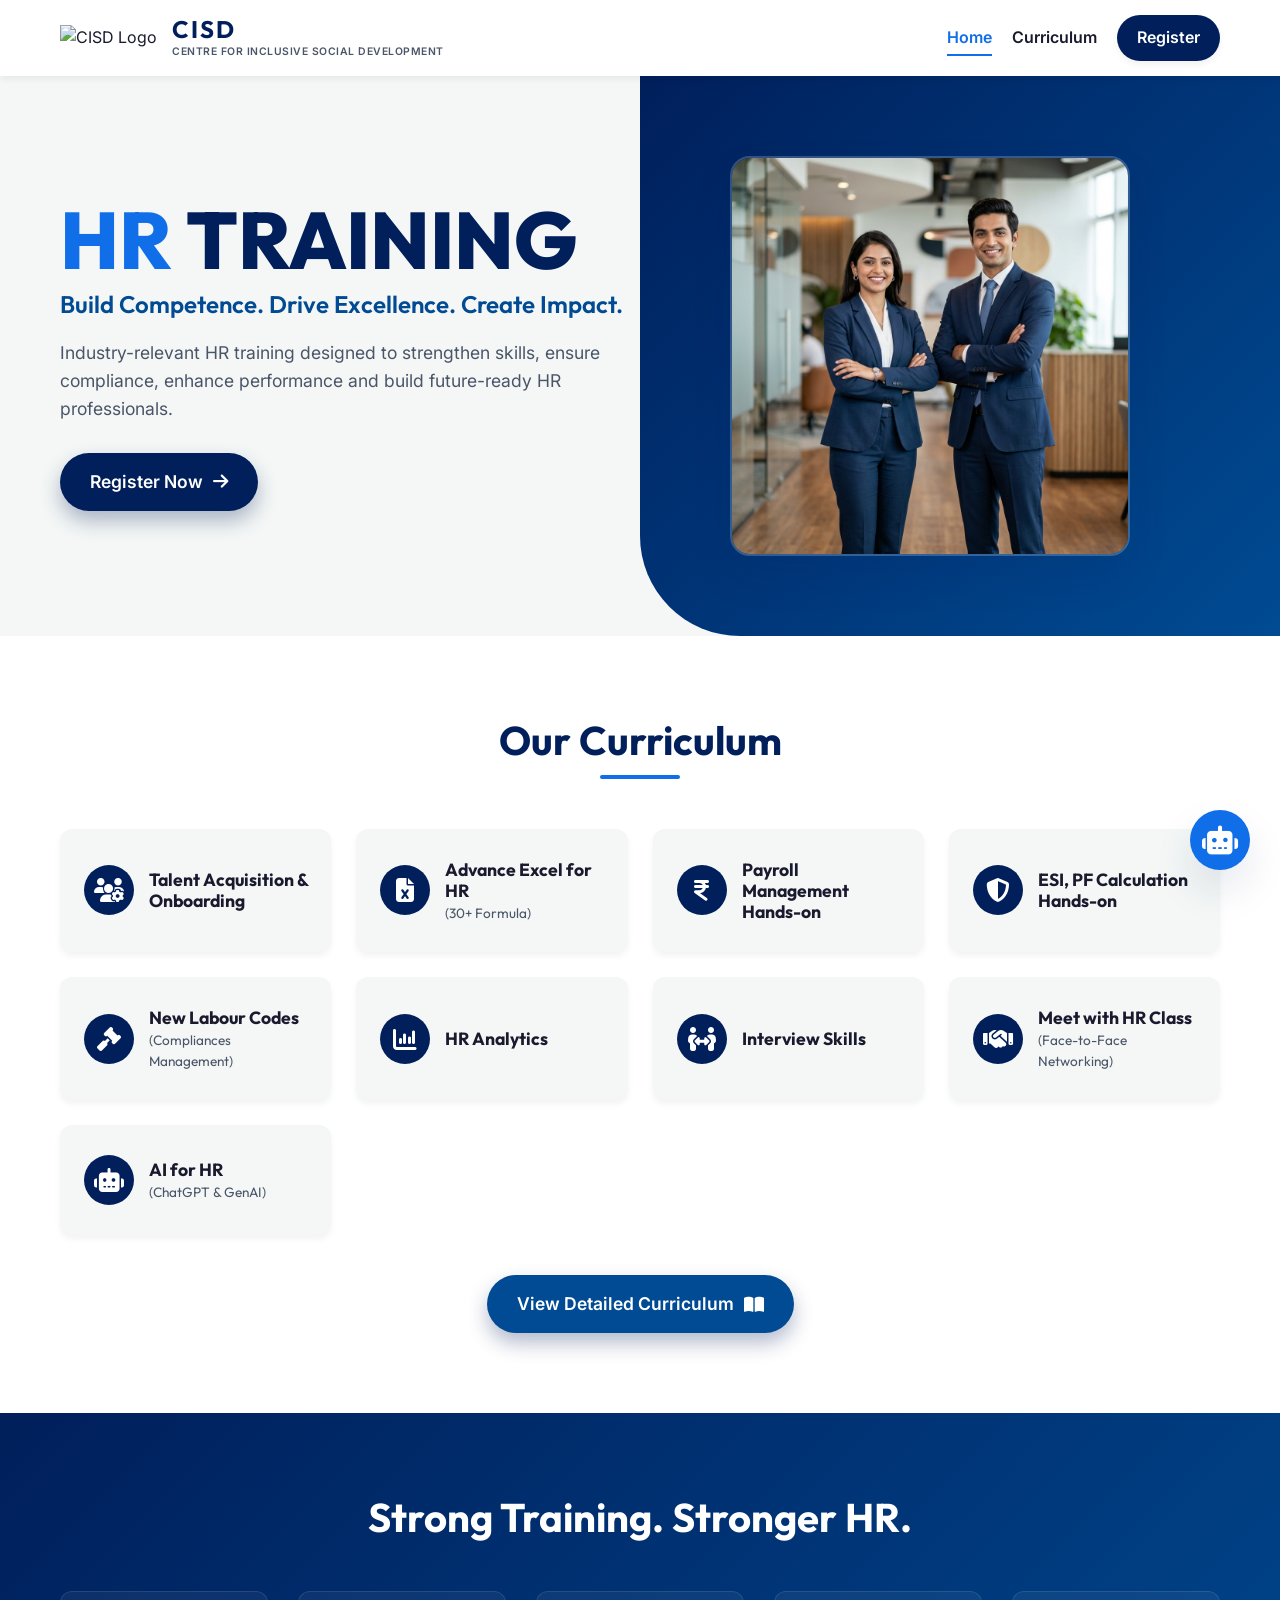
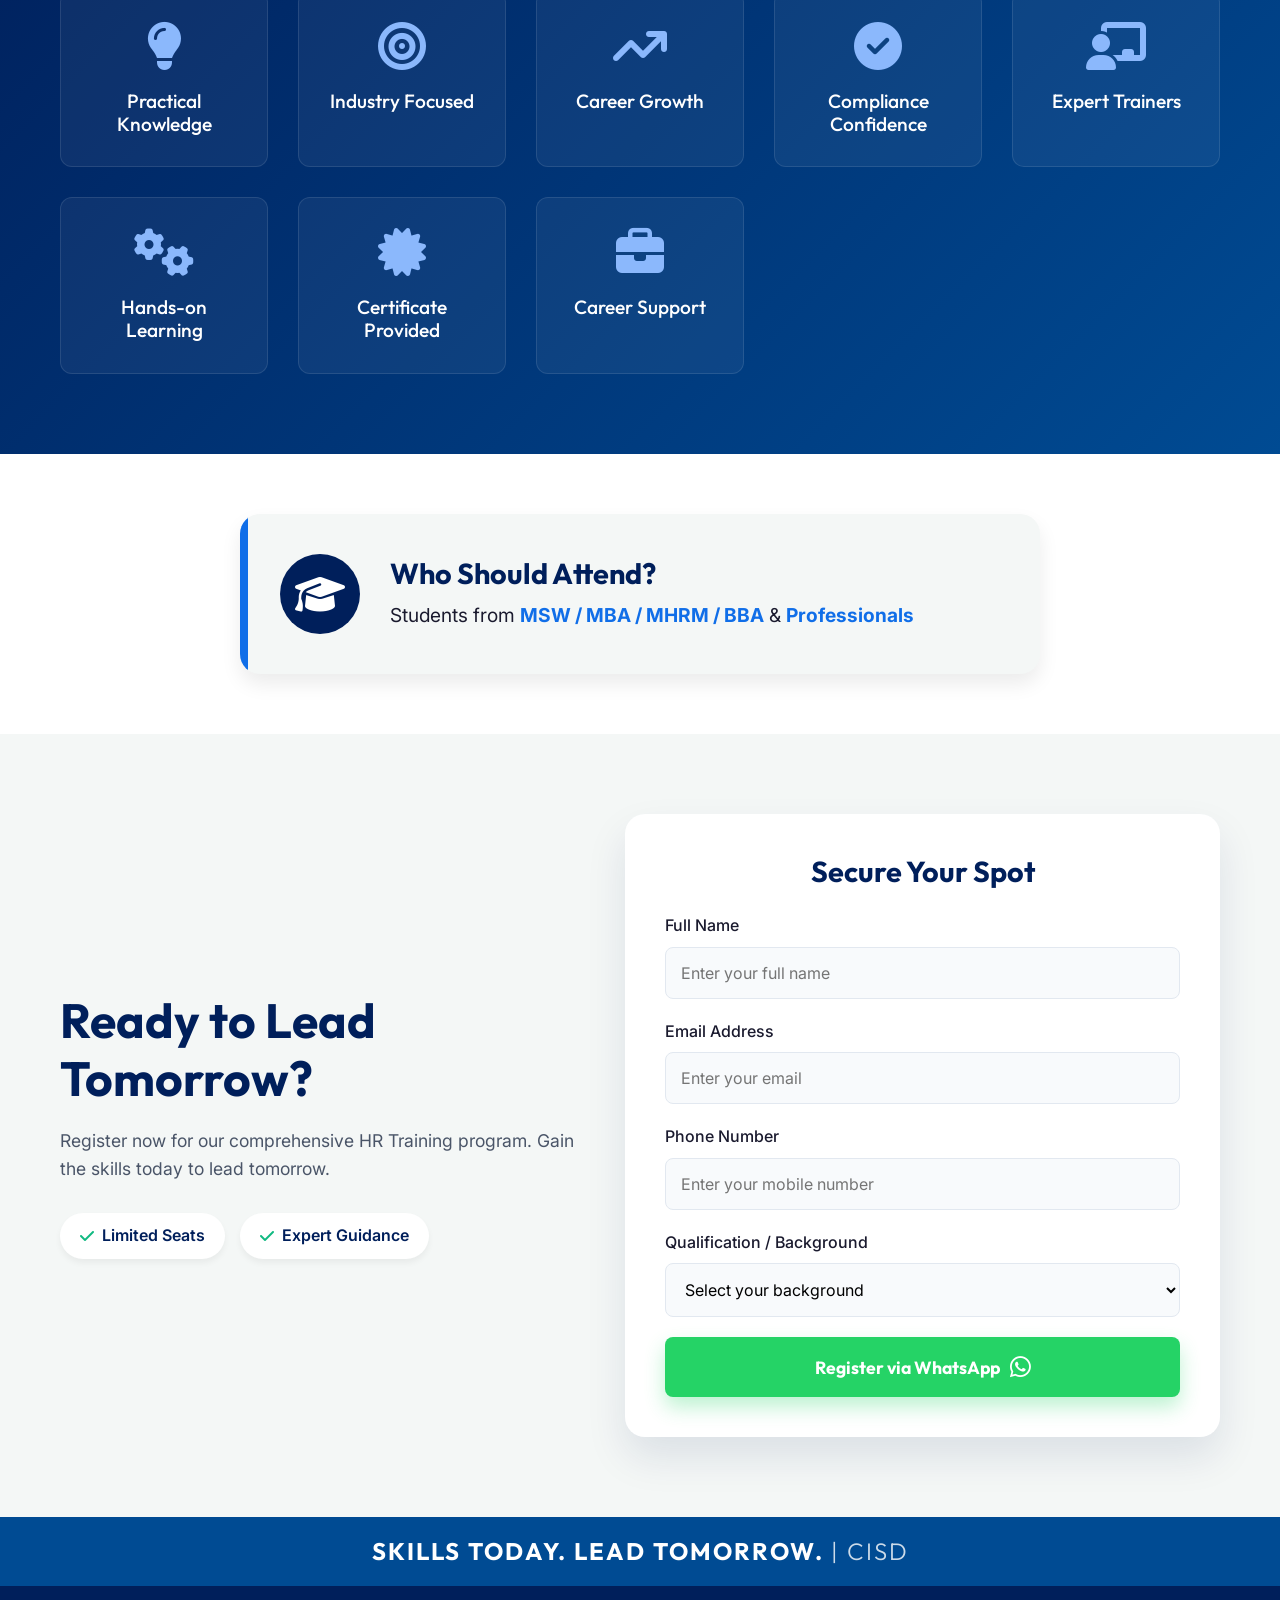
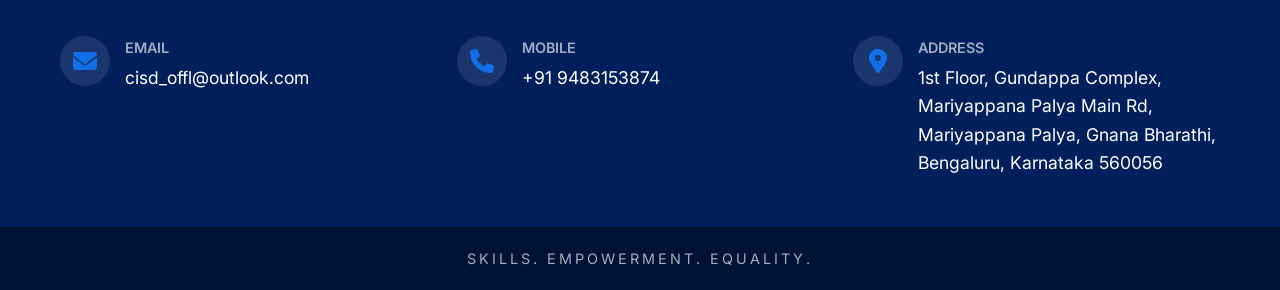
==== commit 0d6f9e2b: "Update index.html" ====
--- a/index.html
+++ b/index.html
@@ -20,7 +20,7 @@
     <header class="header">
         <div class="container" style="justify-content: space-between; align-items: center; display: flex; flex-wrap: wrap; gap: 15px;">
             <div class="logo">
-                <img src=".github/workflows/logo.png" alt="CISD Logo" class="site-logo">
+                <img src="github/workflows/logo.png" alt="CISD Logo" class="site-logo">
                 <div class="logo-text">
                     <h1>CISD</h1>
                     <p>CENTRE FOR INCLUSIVE SOCIAL DEVELOPMENT</p>
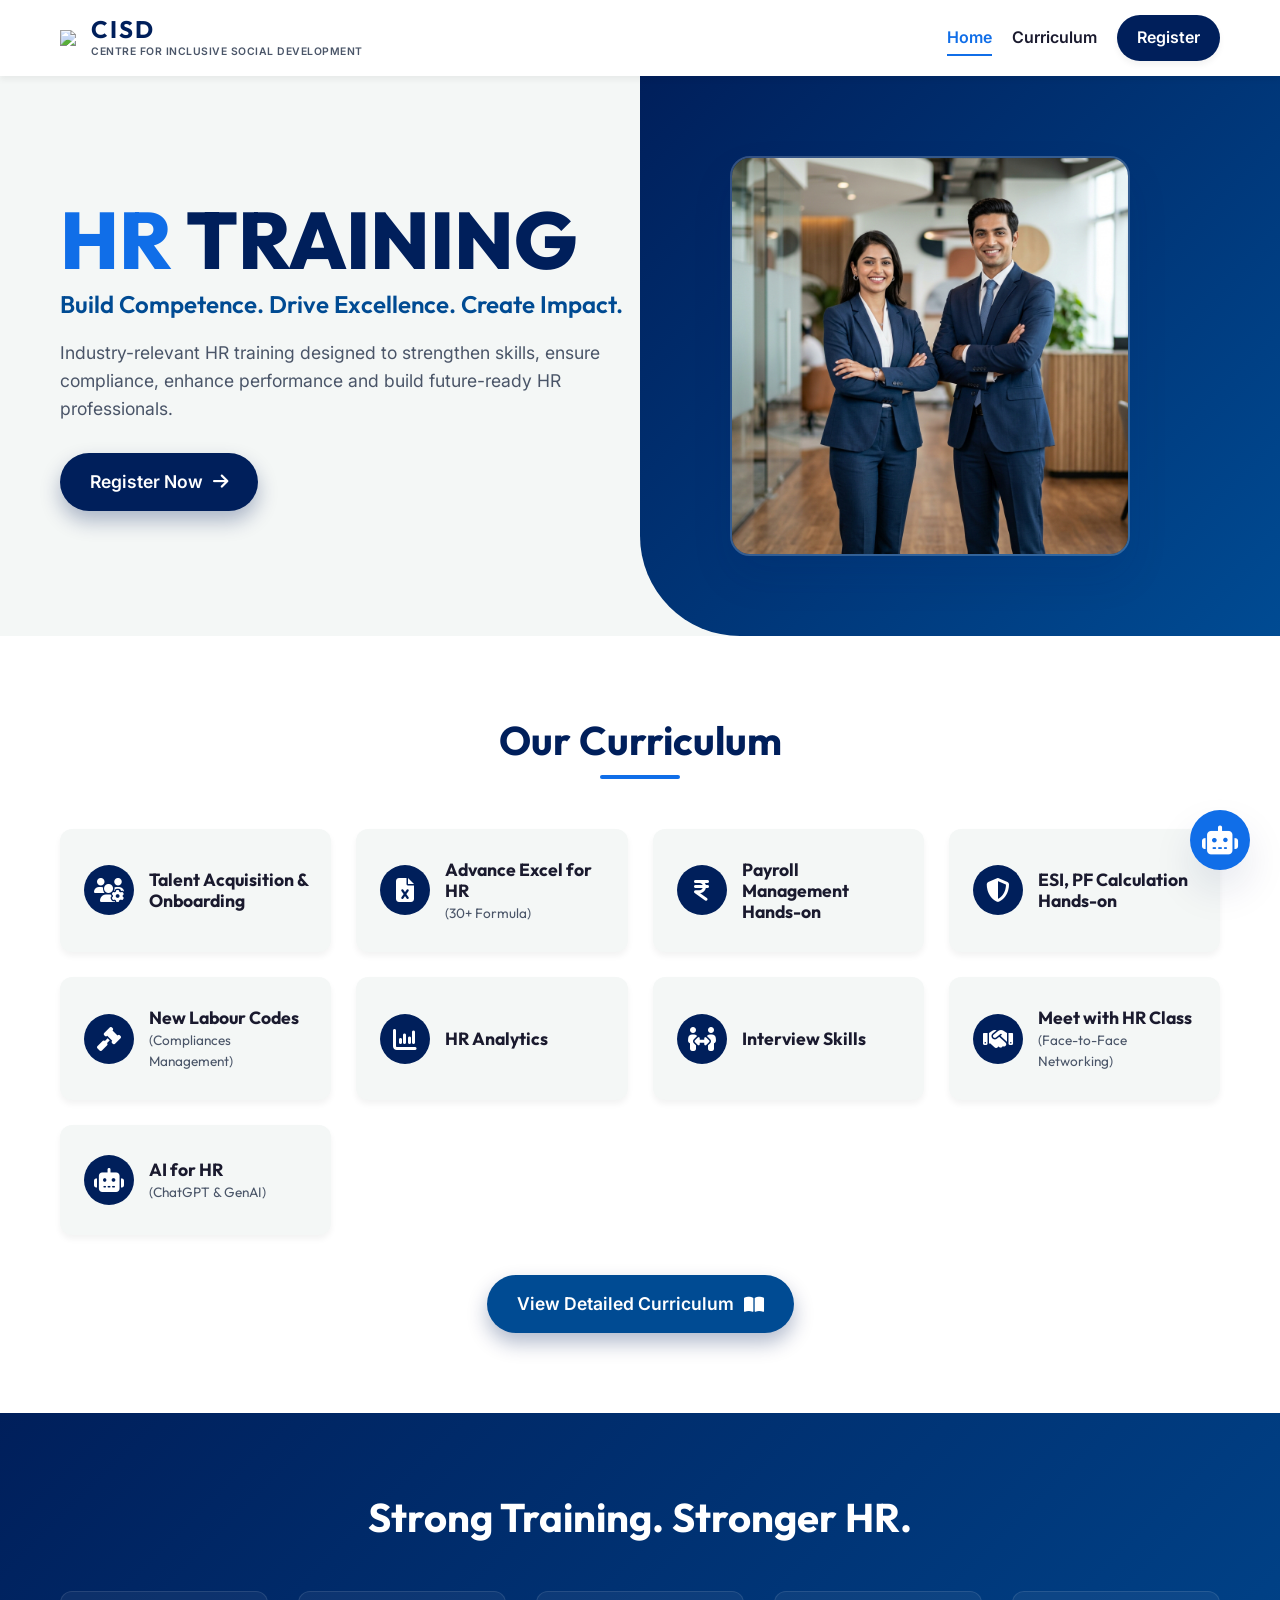
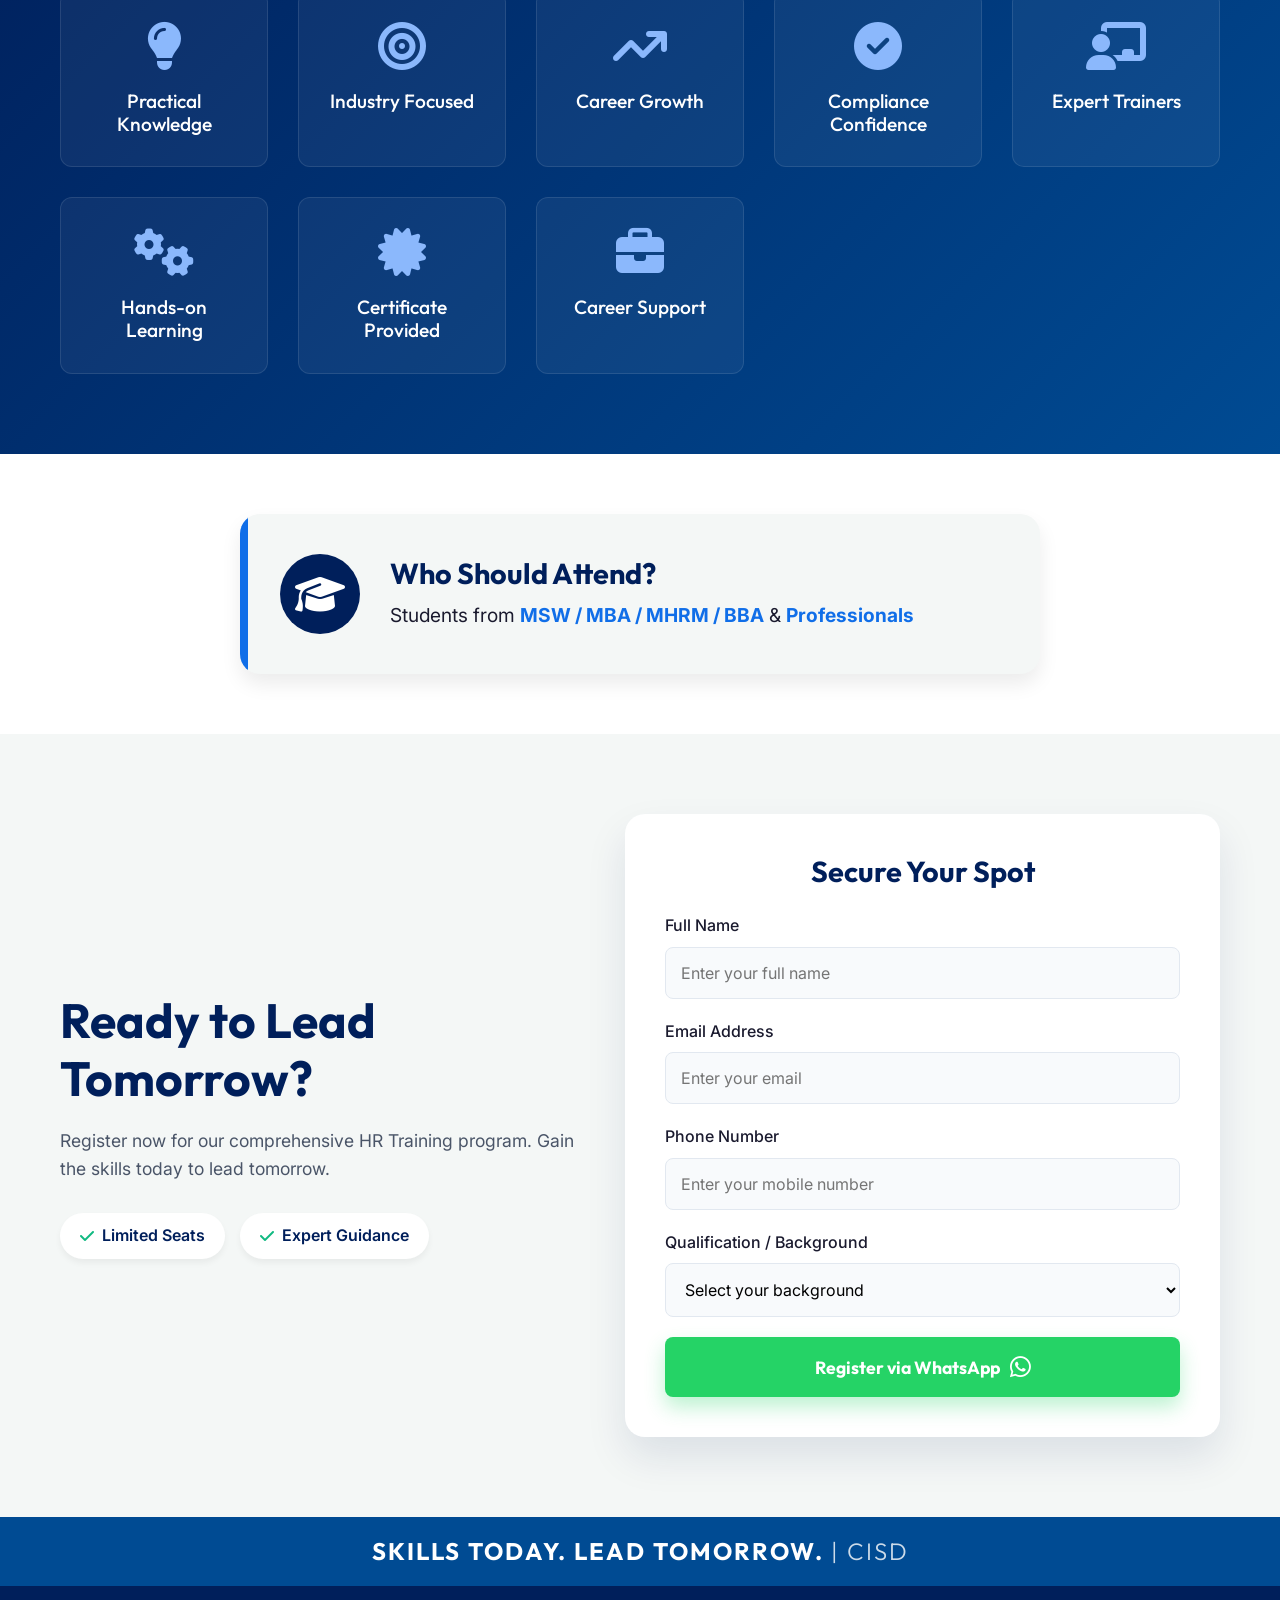
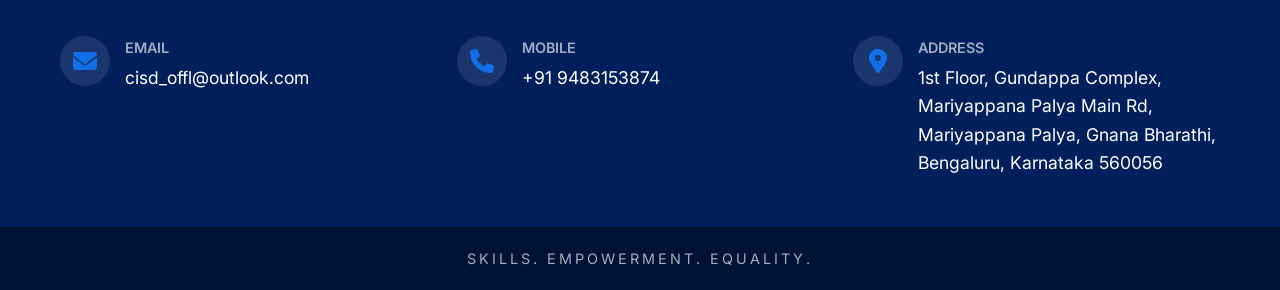
==== commit e65c6e29: "Update index.html" ====
--- a/index.html
+++ b/index.html
@@ -20,7 +20,7 @@
     <header class="header">
         <div class="container" style="justify-content: space-between; align-items: center; display: flex; flex-wrap: wrap; gap: 15px;">
             <div class="logo">
-                <img src="github/workflows/logo.png" alt="CISD Logo" class="site-logo">
+                <img src="https://drive.google.com/file/d/1SFYpXJz9d1gfwnG4-9Fon2LKaXDFC6VL/view?usp=drive_link" class="site-logo">
                 <div class="logo-text">
                     <h1>CISD</h1>
                     <p>CENTRE FOR INCLUSIVE SOCIAL DEVELOPMENT</p>
